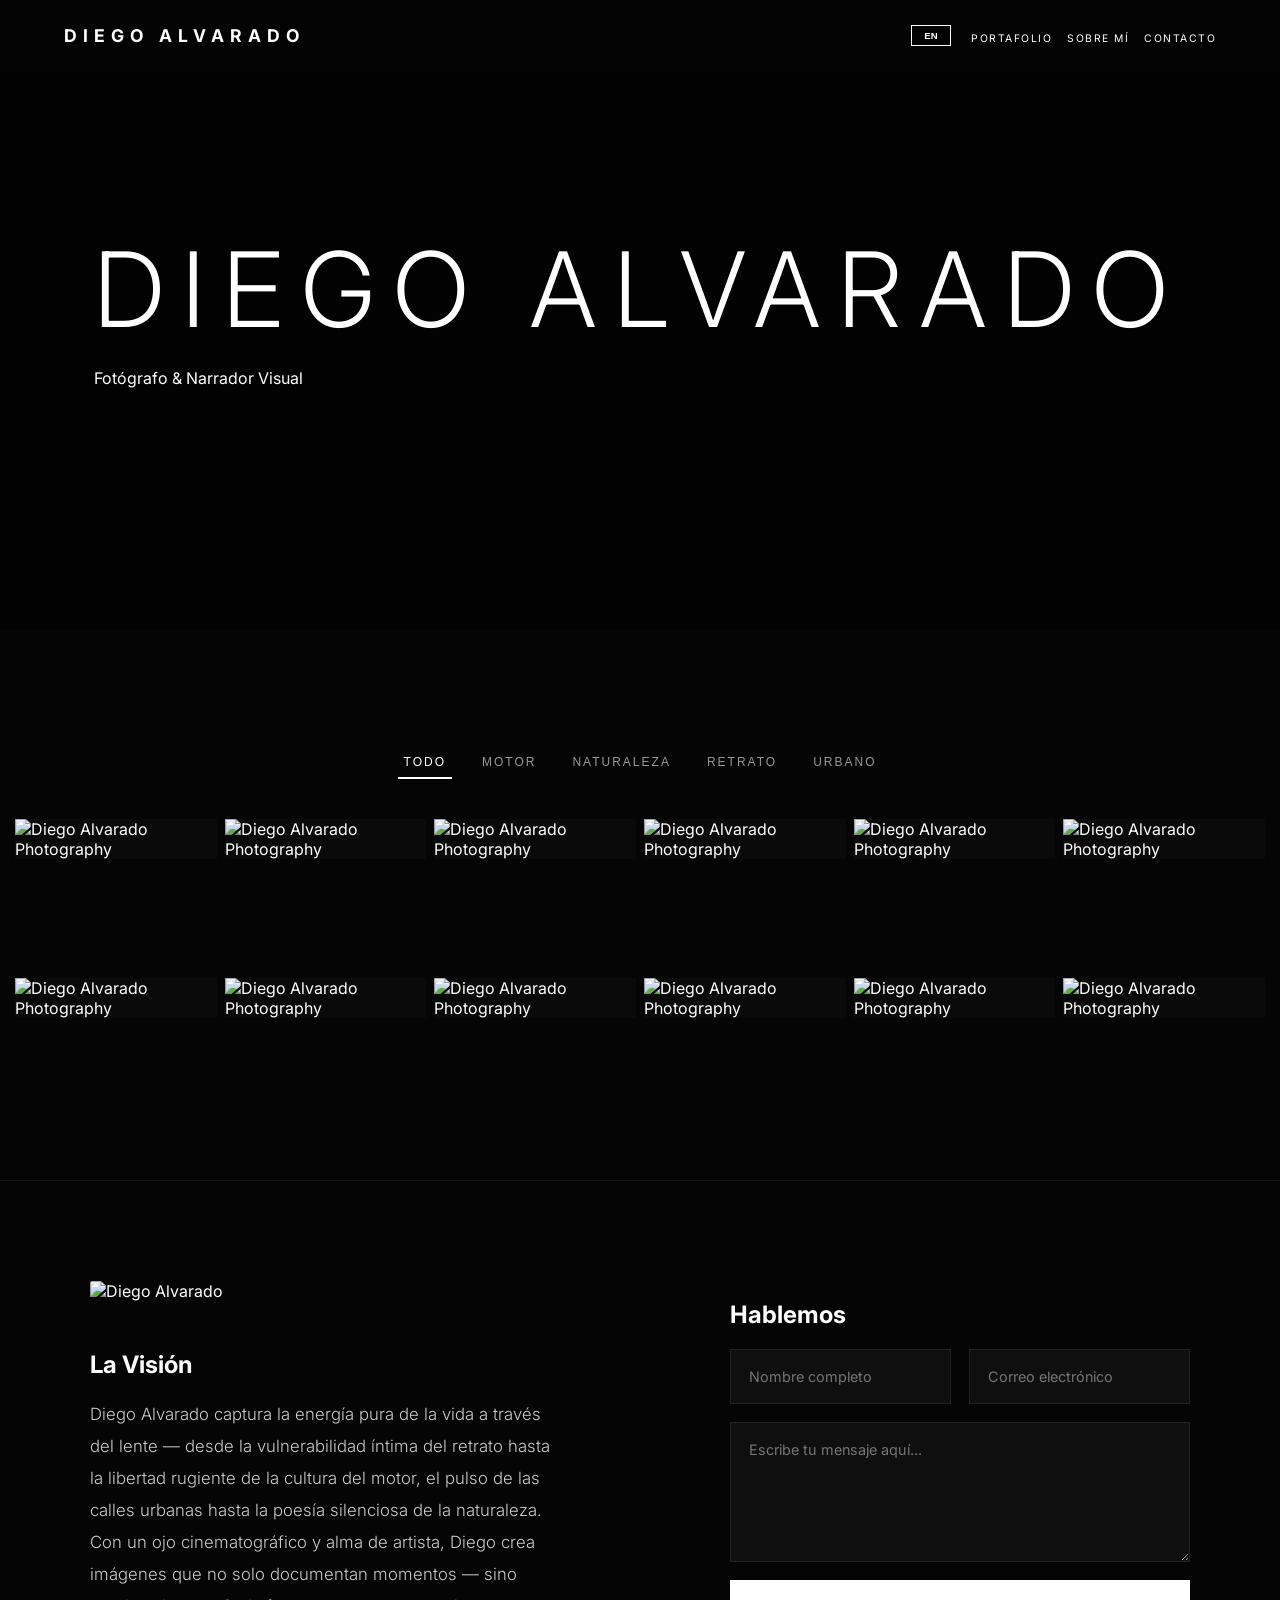
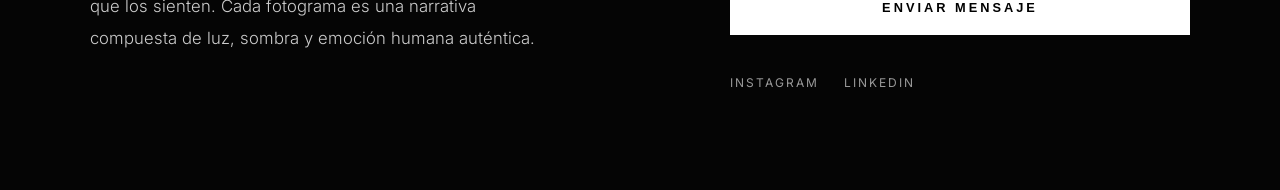
==== index.html @ 1abca798 "Add files via upload" ====
<!DOCTYPE html>
<html lang="es">
<head>
    <meta charset="UTF-8">
    <meta name="viewport" content="width=device-width, initial-scale=1.0">
    <title>Diego Alvarado | Storyteller Visual</title>
    <link rel="stylesheet" href="style.css">
    <link href="https://fonts.googleapis.com/css2?family=Inter:wght@300;400;700&display=swap" rel="stylesheet">
</head>
<body>

    <nav>
        <div class="logo">DIEGO ALVARADO</div>
        <div class="nav-right">
            <ul>
                <li><a href="#portafolio" data-es="Portafolio" data-en="Portfolio">Portafolio</a></li>
                <li><a href="#contacto" data-es="Sobre mí" data-en="About me">Sobre mí</a></li>
                <li><a href="#contacto" data-es="Contacto" data-en="Contact">Contacto</a></li>
            </ul>
            <button id="lang-switch">EN</button>
        </div>
    </nav>

    <header class="hero">
        <div class="hero-content">
            <h1>Diego Alvarado</h1>
            <p id="hero-subtitle" data-es="Fotógrafo & Narrador Visual" data-en="Photographer & Visual Storyteller">Fotógrafo & Narrador Visual</p>
        </div>
    </header>

    <section id="portafolio">
        <div class="filter-container" id="filter-container">
            <!-- Los botones se generan automáticamente aquí -->
        </div>

        <div class="gallery-grid" id="main-gallery">
            </div>
    </section>

    <section id="contacto" class="split-container">
        <div class="about-section">
            <div class="profile-frame">
                <img src="fotografias/perfil-diego.jpg" alt="Diego Alvarado" class="profile-pic">
            </div>
            <div class="bio-content">
                <h2 data-es="La Visión" data-en="The Vision">La Visión</h2>
                <p id="bio-text"></p>
            </div>
        </div>

        <div class="form-section">
            <h2 data-es="Hablemos" data-en="Let's Talk">Hablemos</h2>
            <form action="https://formspree.io/f/diego.alvaradorq@gmail.com" method="POST" class="contact-form">
                <div class="input-group">
                    <input type="text" id="form-name" name="name" data-es-placeholder="Nombre completo" data-en-placeholder="Full Name" placeholder="Nombre completo" required>
                    <input type="email" id="form-email" name="email" data-es-placeholder="Correo electrónico" data-en-placeholder="Email Address" placeholder="Correo electrónico" required>
                </div>
                <textarea id="form-msg" name="message" data-es-placeholder="Escribe tu mensaje aquí..." data-en-placeholder="Write your message here..." placeholder="Escribe tu mensaje aquí..." rows="6" required></textarea>
                <button type="submit" id="form-submit" class="submit-btn" data-es="Enviar Mensaje" data-en="Send Message">Enviar Mensaje</button>
            </form>
            <div class="social-footer">
                <a href="LINK_AQUI" target="_blank">INSTAGRAM</a>
                <a href="LINK_AQUI" target="_blank">LINKEDIN</a>
            </div>
        </div>
    </section>

    <div id="image-viewer" class="modal">
        <span class="close-modal" onclick="closeViewer()">&times;</span>
        <div class="modal-slideshow-container" id="slideshow-content">
            <a class="prev" onclick="plusSlides(-1)">&#10094;</a>
            <a class="next" onclick="plusSlides(1)">&#10095;</a>
        </div>
    </div>

    <script src="inventario-auto.js"></script>
    <script src="script.js"></script>
</body>
</html>
---- style.css ----
:root {
    --black: #050505;
    --white: #ffffff;
    --dark-gray: #151515;
    --soft-gray: #999;
}

* { box-sizing: border-box; transition: all 0.3s cubic-bezier(0.25, 0.46, 0.45, 0.94); }

body {
    margin: 0;
    font-family: 'Inter', sans-serif;
    background-color: var(--black);
    color: var(--white);
    scroll-behavior: smooth;
    overflow-x: hidden;
}

/* Navegación */
nav {
    display: flex;
    justify-content: space-between;
    align-items: center;
    padding: 25px 5%;
    position: fixed;
    width: 100%;
    z-index: 1000;
    background: rgba(5, 5, 5, 0.85);
    backdrop-filter: blur(15px);
}

.logo { font-weight: 700; letter-spacing: 6px; font-size: 1.1rem; }
.nav-right { display: flex; align-items: center; gap: 20px; }
nav ul { display: flex; list-style: none; padding: 0; margin: 0; gap: 15px; order: 2; }
nav ul li { margin-left: 0; }
nav a { color: var(--white); text-decoration: none; font-size: 0.65rem; text-transform: uppercase; letter-spacing: 1.5px; }

#lang-switch {
    background: transparent; border: 1px solid var(--white); color: white;
    padding: 4px 10px; cursor: pointer; font-size: 0.6rem; font-weight: bold; width: 40px;
    order: 1;
}

/* Hero Section */
.hero {
    height: 70vh;
    background: linear-gradient(rgba(0,0,0,0.5), rgba(0,0,0,0.5)), url('fotografias/fondo-hero.png');
    background-size: cover;
    background-position: center 30%;
    display: flex;
    align-items: center;
    justify-content: center;
}

.hero h1 { font-size: clamp(2.5rem, 9vw, 6.5rem); text-transform: uppercase; letter-spacing: 18px; margin: 0; font-weight: 300; }

/* Portafolio: Ajustado para cuadrícula densa y pequeña */
.filter-container { text-align: center; padding: 120px 0 40px; position: sticky; top: 70px; background: var(--black); z-index: 100; }
.filter-btn {
    background: none; border: none; color: var(--soft-gray);
    margin: 0 12px; cursor: pointer; text-transform: uppercase;
    font-size: 0.75rem; letter-spacing: 2px; padding-bottom: 8px;
}
.filter-btn.active { color: var(--white); border-bottom: 2px solid var(--white); }

.gallery-grid {
    display: grid;
    grid-template-columns: repeat(6, 1fr);
    gap: 8px; padding: 0 15px 50px 15px;
}

.gallery-item { 
    aspect-ratio: 4/3;
    display: none; overflow: hidden; position: relative; 
}
.gallery-item.show { display: block; animation: reveal 0.8s ease forwards; }
.gallery-item img { 
    width: 100%; height: 100%; 
    object-fit: contain;
    background-color: #0a0a0a;
    cursor: pointer; filter: grayscale(20%); 
}
.gallery-item img:hover { filter: grayscale(0%); transform: scale(1.04); }

@keyframes reveal { from { opacity: 0; transform: translateY(20px); } to { opacity: 1; transform: translateY(0); } }

/* Sección Dividida */
.split-container { display: flex; flex-wrap: wrap; border-top: 1px solid var(--dark-gray); }
.about-section, .form-section { flex: 1; min-width: 350px; padding: 100px 7%; }

.profile-pic { width: 100%; max-width: 400px; border-radius: 2px; margin-bottom: 30px; }
.bio-content p { color: #ccc; line-height: 1.9; font-size: 1.05rem; font-weight: 300; }

.contact-form { display: flex; flex-direction: column; gap: 18px; }
.input-group { display: flex; gap: 18px; flex-wrap: wrap; }
.input-group input { flex: 1; min-width: 200px; }
input, textarea { background: #0f0f0f; border: 1px solid #222; padding: 18px; color: white; font-family: inherit; font-size: 0.9rem; }
input:focus, textarea:focus { outline: none; border-color: var(--soft-gray); }

.submit-btn {
    background: white; color: black; border: none; padding: 20px;
    font-weight: 700; text-transform: uppercase; cursor: pointer; letter-spacing: 3px; font-size: 0.8rem;
}
.submit-btn:hover { background: #ddd; }

/* Modal del Carrusel */
.modal {
    display: none; position: fixed; z-index: 2000; top: 0; left: 0;
    width: 100%; height: 100%; background: rgba(0,0,0,0.97);
    justify-content: center; align-items: center;
}

.modal-slideshow-container {
    max-width: 90%;
    max-height: 90%;
    position: relative;
    margin: auto;
    display: flex;
    justify-content: center;
    align-items: center;
    padding: 0 80px;
}

.mySlides {
    display: none;
    text-align: center;
}

.mySlides img {
    max-width: 100%;
    max-height: 90vh;
    object-fit: contain;
}

.close-modal { position: absolute; top: 15px; right: 30px; font-size: 45px; cursor: pointer; color: white; z-index: 2100; }

/* Botones de navegación del carrusel */
.prev, .next {
    cursor: pointer;
    position: fixed;
    top: 50%;
    width: auto;
    padding: 16px 20px;
    margin-top: -25px;
    color: white;
    font-weight: bold;
    font-size: 28px;
    transition: 0.6s ease;
    border-radius: 0;
    user-select: none;
    background-color: rgba(0,0,0,0.6);
    border: none;
    z-index: 2050;
}

.prev { left: 0; }
.next { right: 0; }

.prev:hover, .next:hover { background-color: rgba(0,0,0,0.8); }

.social-footer { margin-top: 40px; display: flex; gap: 25px; }
.social-footer a { color: var(--soft-gray); text-decoration: none; font-size: 0.75rem; letter-spacing: 2px; }
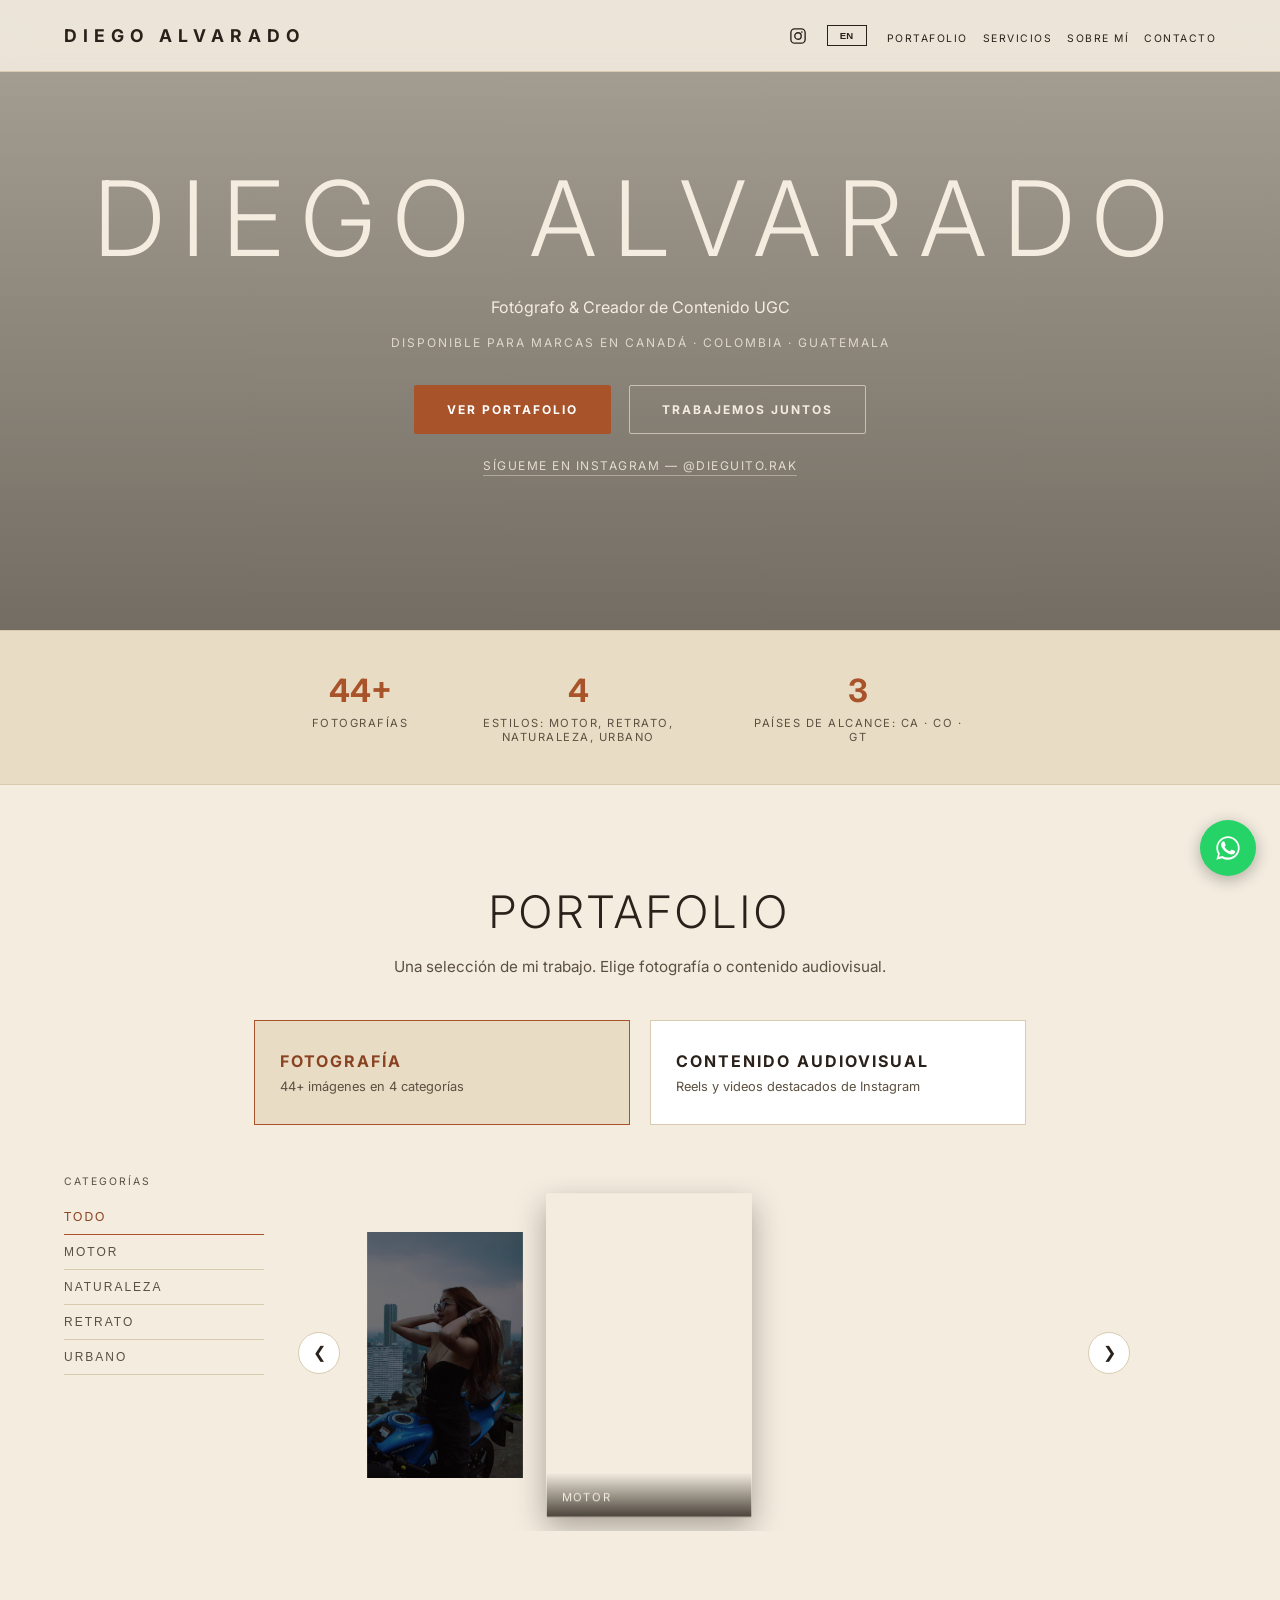
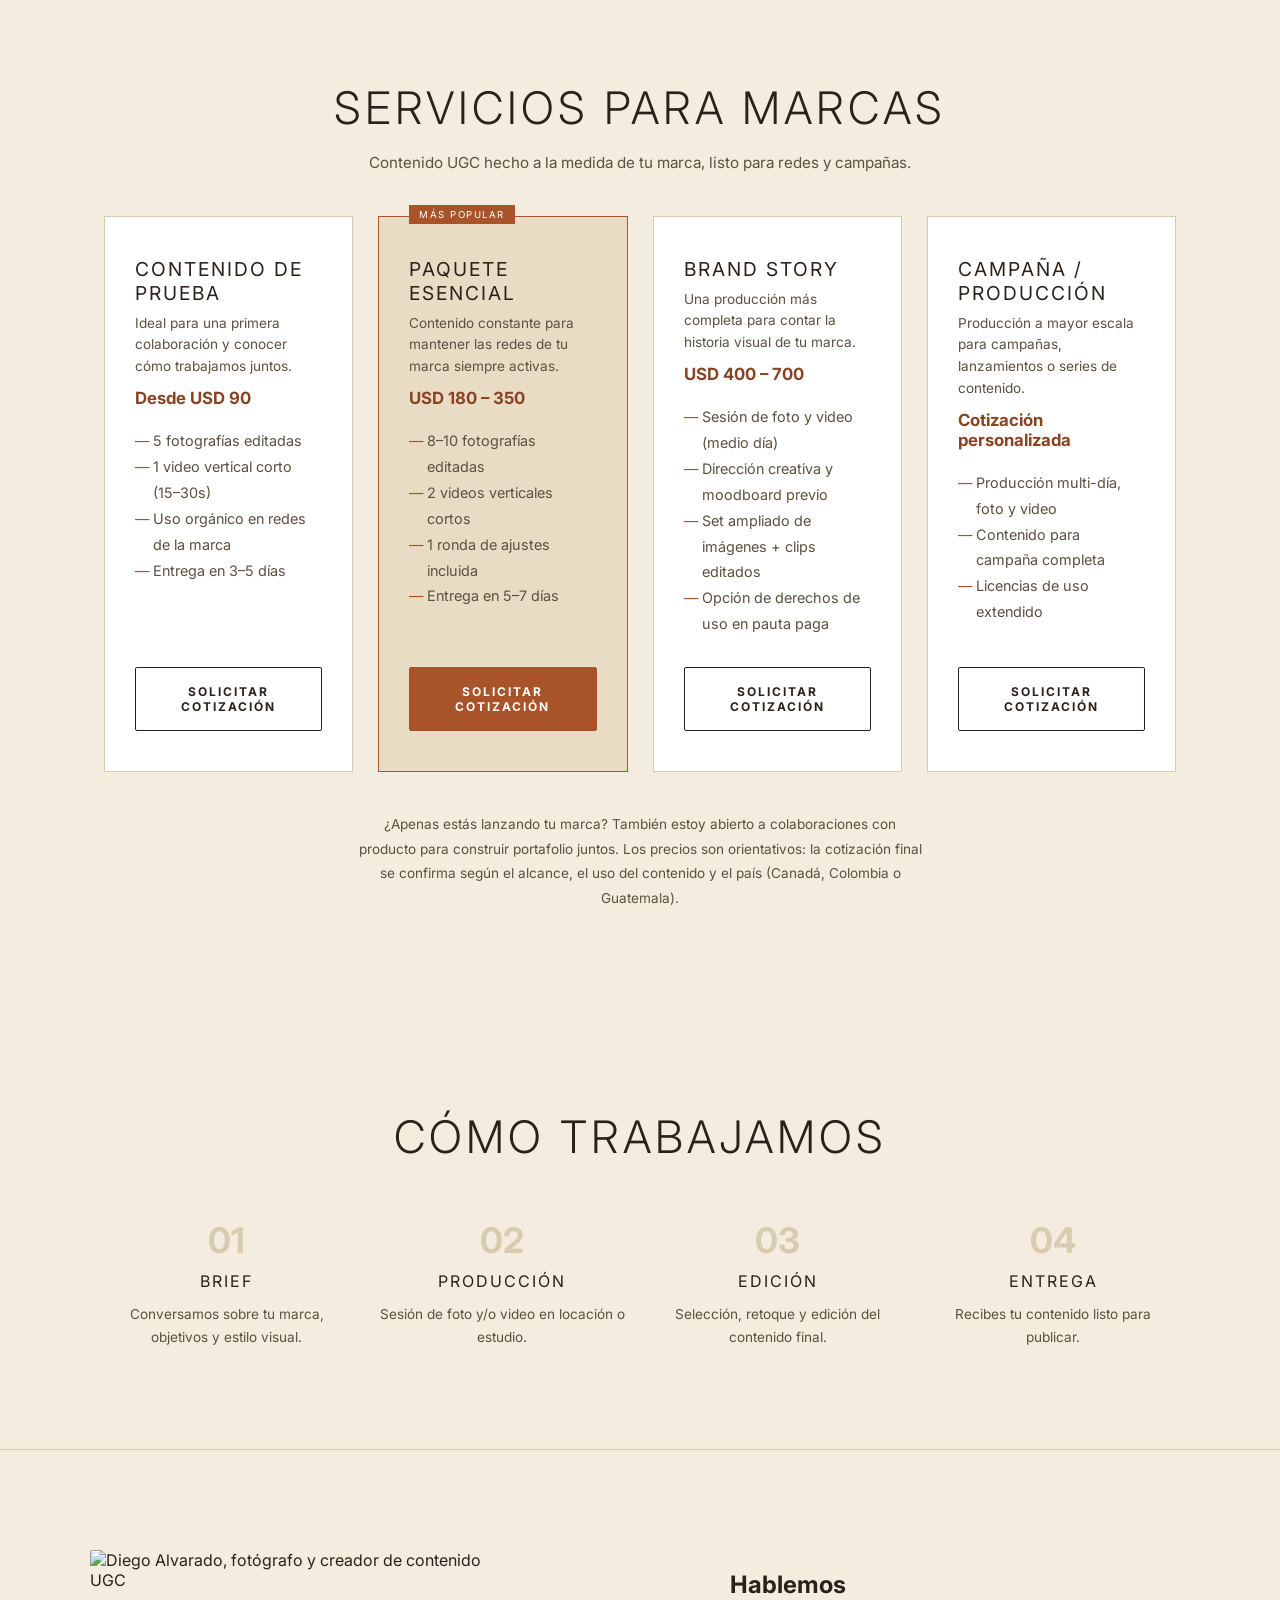
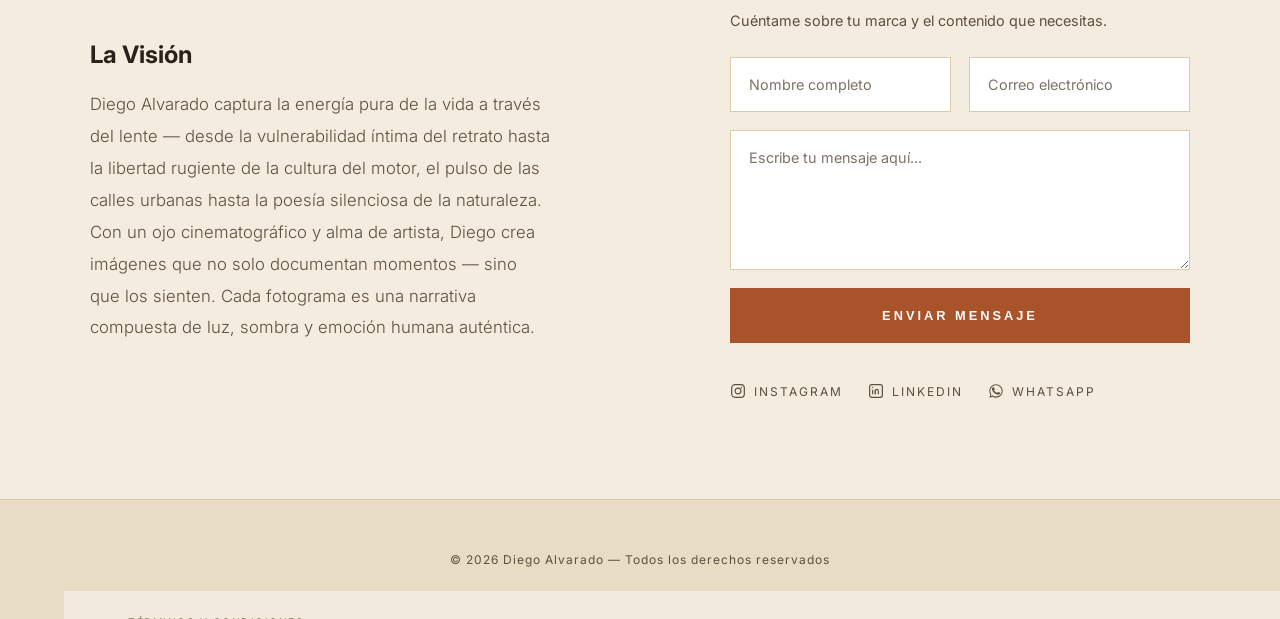
==== commit 4d732f9e: "actualizacion 2.0 corrección de errores" ====
--- a/index.html
+++ b/index.html
@@ -1,79 +1,260 @@
-<!DOCTYPE html>
-<html lang="es">
-<head>
-    <meta charset="UTF-8">
-    <meta name="viewport" content="width=device-width, initial-scale=1.0">
-    <title>Diego Alvarado | Storyteller Visual</title>
-    <link rel="stylesheet" href="style.css">
-    <link href="https://fonts.googleapis.com/css2?family=Inter:wght@300;400;700&display=swap" rel="stylesheet">
-</head>
-<body>
-
-    <nav>
-        <div class="logo">DIEGO ALVARADO</div>
-        <div class="nav-right">
-            <ul>
-                <li><a href="#portafolio" data-es="Portafolio" data-en="Portfolio">Portafolio</a></li>
-                <li><a href="#contacto" data-es="Sobre mí" data-en="About me">Sobre mí</a></li>
-                <li><a href="#contacto" data-es="Contacto" data-en="Contact">Contacto</a></li>
-            </ul>
-            <button id="lang-switch">EN</button>
-        </div>
-    </nav>
-
-    <header class="hero">
-        <div class="hero-content">
-            <h1>Diego Alvarado</h1>
-            <p id="hero-subtitle" data-es="Fotógrafo & Narrador Visual" data-en="Photographer & Visual Storyteller">Fotógrafo & Narrador Visual</p>
-        </div>
-    </header>
-
-    <section id="portafolio">
-        <div class="filter-container" id="filter-container">
-            <!-- Los botones se generan automáticamente aquí -->
-        </div>
-
-        <div class="gallery-grid" id="main-gallery">
-            </div>
-    </section>
-
-    <section id="contacto" class="split-container">
-        <div class="about-section">
-            <div class="profile-frame">
-                <img src="fotografias/perfil-diego.jpg" alt="Diego Alvarado" class="profile-pic">
-            </div>
-            <div class="bio-content">
-                <h2 data-es="La Visión" data-en="The Vision">La Visión</h2>
-                <p id="bio-text"></p>
-            </div>
-        </div>
-
-        <div class="form-section">
-            <h2 data-es="Hablemos" data-en="Let's Talk">Hablemos</h2>
-            <form action="https://formspree.io/f/diego.alvaradorq@gmail.com" method="POST" class="contact-form">
-                <div class="input-group">
-                    <input type="text" id="form-name" name="name" data-es-placeholder="Nombre completo" data-en-placeholder="Full Name" placeholder="Nombre completo" required>
-                    <input type="email" id="form-email" name="email" data-es-placeholder="Correo electrónico" data-en-placeholder="Email Address" placeholder="Correo electrónico" required>
-                </div>
-                <textarea id="form-msg" name="message" data-es-placeholder="Escribe tu mensaje aquí..." data-en-placeholder="Write your message here..." placeholder="Escribe tu mensaje aquí..." rows="6" required></textarea>
-                <button type="submit" id="form-submit" class="submit-btn" data-es="Enviar Mensaje" data-en="Send Message">Enviar Mensaje</button>
-            </form>
-            <div class="social-footer">
-                <a href="LINK_AQUI" target="_blank">INSTAGRAM</a>
-                <a href="LINK_AQUI" target="_blank">LINKEDIN</a>
-            </div>
-        </div>
-    </section>
-
-    <div id="image-viewer" class="modal">
-        <span class="close-modal" onclick="closeViewer()">&times;</span>
-        <div class="modal-slideshow-container" id="slideshow-content">
-            <a class="prev" onclick="plusSlides(-1)">&#10094;</a>
-            <a class="next" onclick="plusSlides(1)">&#10095;</a>
-        </div>
-    </div>
-
-    <script src="inventario-auto.js"></script>
-    <script src="script.js"></script>
-</body>
-</html>+<!DOCTYPE html>
+<html lang="es">
+<head>
+    <meta charset="UTF-8">
+    <meta name="viewport" content="width=device-width, initial-scale=1.0">
+    <title>Diego Alvarado | Fotógrafo & Creador de Contenido UGC</title>
+    <meta name="description" content="Diego Alvarado — Fotógrafo y creador de contenido UGC disponible para colaborar con marcas en Canadá, Colombia y Guatemala. Portafolio de retrato, moda urbana, motor y naturaleza.">
+    <meta property="og:title" content="Diego Alvarado | Fotógrafo & Creador de Contenido UGC">
+    <meta property="og:description" content="Contenido visual y UGC para marcas en Canadá, Colombia y Guatemala.">
+    <meta property="og:type" content="website">
+    <meta property="og:image" content="fotografias/fondo-hero.png">
+    <link rel="icon" href="fotografias/perfil-diego.jpg">
+    <link rel="stylesheet" href="style.css">
+    <link href="https://fonts.googleapis.com/css2?family=Inter:wght@300;400;700&display=swap" rel="stylesheet">
+</head>
+<body>
+
+    <nav>
+        <div class="logo">DIEGO ALVARADO</div>
+        <button id="nav-toggle" class="nav-toggle" aria-label="Abrir menú" aria-expanded="false">☰</button>
+        <div class="nav-right" id="nav-right">
+            <ul>
+                <li><a href="#portafolio" data-es="Portafolio" data-en="Portfolio">Portafolio</a></li>
+                <li><a href="#servicios" data-es="Servicios" data-en="Services">Servicios</a></li>
+                <li><a href="#sobre-mi" data-es="Sobre mí" data-en="About me">Sobre mí</a></li>
+                <li><a href="#contacto" data-es="Contacto" data-en="Contact">Contacto</a></li>
+            </ul>
+            <a class="nav-social" href="https://www.instagram.com/dieguito.rak/" target="_blank" rel="noopener" aria-label="Instagram de Diego Alvarado">
+                <svg viewBox="0 0 24 24" fill="none" stroke="currentColor" stroke-width="1.8" aria-hidden="true"><rect x="2.5" y="2.5" width="19" height="19" rx="5"/><circle cx="12" cy="12" r="4.3"/><circle cx="17.2" cy="6.8" r="1.1" fill="currentColor" stroke="none"/></svg>
+            </a>
+            <button id="lang-switch">EN</button>
+        </div>
+    </nav>
+    <div id="nav-backdrop" class="nav-backdrop"></div>
+
+    <header class="hero">
+        <div class="hero-content">
+            <h1>Diego Alvarado</h1>
+            <p id="hero-subtitle" data-es="Fotógrafo & Creador de Contenido UGC" data-en="Photographer & UGC Content Creator">Fotógrafo & Creador de Contenido UGC</p>
+            <p class="hero-reach" data-es="Disponible para marcas en Canadá · Colombia · Guatemala" data-en="Available for brands in Canada · Colombia · Guatemala">Disponible para marcas en Canadá · Colombia · Guatemala</p>
+            <div class="hero-ctas">
+                <a href="#portafolio" class="btn btn-primary" data-es="Ver Portafolio" data-en="View Portfolio">Ver Portafolio</a>
+                <a href="#contacto" class="btn btn-ghost-light" data-es="Trabajemos juntos" data-en="Let's work together">Trabajemos juntos</a>
+            </div>
+            <a href="https://www.instagram.com/dieguito.rak/" target="_blank" rel="noopener" class="hero-instagram" data-es="Sígueme en Instagram — @dieguito.rak" data-en="Follow me on Instagram — @dieguito.rak">Sígueme en Instagram — @dieguito.rak</a>
+        </div>
+    </header>
+
+    <section class="stats-bar" aria-label="Datos rápidos">
+        <div class="stat">
+            <span class="stat-number">44+</span>
+            <span class="stat-label" data-es="Fotografías" data-en="Photographs">Fotografías</span>
+        </div>
+        <div class="stat">
+            <span class="stat-number">4</span>
+            <span class="stat-label" data-es="Estilos: Motor, Retrato, Naturaleza, Urbano" data-en="Styles: Motor, Portrait, Nature, Urban">Estilos: Motor, Retrato, Naturaleza, Urbano</span>
+        </div>
+        <div class="stat">
+            <span class="stat-number">3</span>
+            <span class="stat-label" data-es="Países de alcance: CA · CO · GT" data-en="Countries reached: CA · CO · GT">Países de alcance: CA · CO · GT</span>
+        </div>
+    </section>
+
+    <section id="portafolio">
+        <div class="section-heading">
+            <h2 data-es="Portafolio" data-en="Portfolio">Portafolio</h2>
+            <p data-es="Una selección de mi trabajo. Elige fotografía o contenido audiovisual." data-en="A selection of my work. Choose photography or video content.">Una selección de mi trabajo. Elige fotografía o contenido audiovisual.</p>
+        </div>
+
+        <div class="content-type-selector">
+            <button type="button" class="type-card active" id="selector-fotos" onclick="seleccionarTipoContenido('fotos')">
+                <span class="type-card-label" data-es="Fotografía" data-en="Photography">Fotografía</span>
+                <span class="type-card-sub" data-es="44+ imágenes en 4 categorías" data-en="44+ images across 4 categories">44+ imágenes en 4 categorías</span>
+            </button>
+            <button type="button" class="type-card" id="selector-videos" onclick="seleccionarTipoContenido('videos')">
+                <span class="type-card-label" data-es="Contenido Audiovisual" data-en="Video Content">Contenido Audiovisual</span>
+                <span class="type-card-sub" data-es="Reels y videos destacados de Instagram" data-en="Featured Instagram reels & videos">Reels y videos destacados de Instagram</span>
+            </button>
+        </div>
+
+        <div id="fotografia-panel" class="content-panel show">
+            <div class="portfolio-layout">
+                <aside class="filter-sidebar">
+                    <span class="filter-sidebar-title" data-es="Categorías" data-en="Categories">Categorías</span>
+                    <div id="filter-container">
+                        <!-- Los botones se generan automáticamente aquí -->
+                    </div>
+                </aside>
+                <div class="carousel-wrap">
+                    <div class="carousel-viewport">
+                        <div class="carousel-track" id="main-gallery"></div>
+                    </div>
+                    <button type="button" class="carousel-nav carousel-prev" id="carousel-prev" aria-label="Foto anterior">&#10094;</button>
+                    <button type="button" class="carousel-nav carousel-next" id="carousel-next" aria-label="Foto siguiente">&#10095;</button>
+                </div>
+            </div>
+        </div>
+
+        <div id="video-panel" class="content-panel">
+            <div class="video-grid" id="video-grid">
+                <!-- Los embeds de Instagram se generan aquí -->
+            </div>
+        </div>
+    </section>
+
+    <section id="servicios">
+        <div class="section-heading">
+            <h2 data-es="Servicios para Marcas" data-en="Services for Brands">Servicios para Marcas</h2>
+            <p data-es="Contenido UGC hecho a la medida de tu marca, listo para redes y campañas." data-en="UGC content tailored to your brand, ready for social and campaigns.">Contenido UGC hecho a la medida de tu marca, listo para redes y campañas.</p>
+        </div>
+        <div class="service-grid">
+            <article class="service-card">
+                <h3 data-es="Contenido de Prueba" data-en="Trial Content">Contenido de Prueba</h3>
+                <p class="service-desc" data-es="Ideal para una primera colaboración y conocer cómo trabajamos juntos." data-en="Ideal for a first collaboration and to see how we work together.">Ideal para una primera colaboración y conocer cómo trabajamos juntos.</p>
+                <p class="price-range" data-es="Desde USD 90" data-en="From USD 90">Desde USD 90</p>
+                <ul>
+                    <li data-es="5 fotografías editadas" data-en="5 edited photos">5 fotografías editadas</li>
+                    <li data-es="1 video vertical corto (15–30s)" data-en="1 short vertical video (15–30s)">1 video vertical corto (15–30s)</li>
+                    <li data-es="Uso orgánico en redes de la marca" data-en="Organic usage on brand social media">Uso orgánico en redes de la marca</li>
+                    <li data-es="Entrega en 3–5 días" data-en="Delivered in 3–5 days">Entrega en 3–5 días</li>
+                </ul>
+                <a href="#contacto" class="btn btn-ghost" data-es="Solicitar cotización" data-en="Request a quote">Solicitar cotización</a>
+            </article>
+
+            <article class="service-card featured">
+                <span class="badge-featured" data-es="Más popular" data-en="Most popular">Más popular</span>
+                <h3 data-es="Paquete Esencial" data-en="Essential Bundle">Paquete Esencial</h3>
+                <p class="service-desc" data-es="Contenido constante para mantener las redes de tu marca siempre activas." data-en="Steady content to keep your brand's social media active.">Contenido constante para mantener las redes de tu marca siempre activas.</p>
+                <p class="price-range" data-es="USD 180 – 350" data-en="USD 180 – 350">USD 180 – 350</p>
+                <ul>
+                    <li data-es="8–10 fotografías editadas" data-en="8–10 edited photos">8–10 fotografías editadas</li>
+                    <li data-es="2 videos verticales cortos" data-en="2 short vertical videos">2 videos verticales cortos</li>
+                    <li data-es="1 ronda de ajustes incluida" data-en="1 round of revisions included">1 ronda de ajustes incluida</li>
+                    <li data-es="Entrega en 5–7 días" data-en="Delivered in 5–7 days">Entrega en 5–7 días</li>
+                </ul>
+                <a href="#contacto" class="btn btn-primary" data-es="Solicitar cotización" data-en="Request a quote">Solicitar cotización</a>
+            </article>
+
+            <article class="service-card">
+                <h3 data-es="Brand Story" data-en="Brand Story">Brand Story</h3>
+                <p class="service-desc" data-es="Una producción más completa para contar la historia visual de tu marca." data-en="A fuller production to tell your brand's visual story.">Una producción más completa para contar la historia visual de tu marca.</p>
+                <p class="price-range" data-es="USD 400 – 700" data-en="USD 400 – 700">USD 400 – 700</p>
+                <ul>
+                    <li data-es="Sesión de foto y video (medio día)" data-en="Photo & video session (half day)">Sesión de foto y video (medio día)</li>
+                    <li data-es="Dirección creativa y moodboard previo" data-en="Creative direction and moodboard">Dirección creativa y moodboard previo</li>
+                    <li data-es="Set ampliado de imágenes + clips editados" data-en="Extended image set + edited clips">Set ampliado de imágenes + clips editados</li>
+                    <li data-es="Opción de derechos de uso en pauta paga" data-en="Optional paid ads usage rights">Opción de derechos de uso en pauta paga</li>
+                </ul>
+                <a href="#contacto" class="btn btn-ghost" data-es="Solicitar cotización" data-en="Request a quote">Solicitar cotización</a>
+            </article>
+
+            <article class="service-card">
+                <h3 data-es="Campaña / Producción" data-en="Campaign / Production">Campaña / Producción</h3>
+                <p class="service-desc" data-es="Producción a mayor escala para campañas, lanzamientos o series de contenido." data-en="Larger-scale production for campaigns, launches or content series.">Producción a mayor escala para campañas, lanzamientos o series de contenido.</p>
+                <p class="price-range" data-es="Cotización personalizada" data-en="Custom quote">Cotización personalizada</p>
+                <ul>
+                    <li data-es="Producción multi-día, foto y video" data-en="Multi-day production, photo & video">Producción multi-día, foto y video</li>
+                    <li data-es="Contenido para campaña completa" data-en="Content for a full campaign">Contenido para campaña completa</li>
+                    <li data-es="Licencias de uso extendido" data-en="Extended usage licensing">Licencias de uso extendido</li>
+                </ul>
+                <a href="#contacto" class="btn btn-ghost" data-es="Solicitar cotización" data-en="Request a quote">Solicitar cotización</a>
+            </article>
+        </div>
+        <p class="services-note" data-es="¿Apenas estás lanzando tu marca? También estoy abierto a colaboraciones con producto para construir portafolio juntos. Los precios son orientativos: la cotización final se confirma según el alcance, el uso del contenido y el país (Canadá, Colombia o Guatemala)." data-en="Just launching your brand? I'm also open to product-for-content collaborations to build portfolio together. Prices are indicative — the final quote is confirmed based on scope, content usage and country (Canada, Colombia or Guatemala).">¿Apenas estás lanzando tu marca? También estoy abierto a colaboraciones con producto para construir portafolio juntos. Los precios son orientativos: la cotización final se confirma según el alcance, el uso del contenido y el país (Canadá, Colombia o Guatemala).</p>
+    </section>
+
+    <section id="proceso">
+        <div class="section-heading">
+            <h2 data-es="Cómo Trabajamos" data-en="How We Work">Cómo Trabajamos</h2>
+        </div>
+        <div class="process-grid">
+            <div class="process-step">
+                <span class="step-number">01</span>
+                <h3 data-es="Brief" data-en="Brief">Brief</h3>
+                <p data-es="Conversamos sobre tu marca, objetivos y estilo visual." data-en="We talk about your brand, goals and visual style.">Conversamos sobre tu marca, objetivos y estilo visual.</p>
+            </div>
+            <div class="process-step">
+                <span class="step-number">02</span>
+                <h3 data-es="Producción" data-en="Production">Producción</h3>
+                <p data-es="Sesión de foto y/o video en locación o estudio." data-en="Photo and/or video session on location or in studio.">Sesión de foto y/o video en locación o estudio.</p>
+            </div>
+            <div class="process-step">
+                <span class="step-number">03</span>
+                <h3 data-es="Edición" data-en="Editing">Edición</h3>
+                <p data-es="Selección, retoque y edición del contenido final." data-en="Selection, retouching and final content editing.">Selección, retoque y edición del contenido final.</p>
+            </div>
+            <div class="process-step">
+                <span class="step-number">04</span>
+                <h3 data-es="Entrega" data-en="Delivery">Entrega</h3>
+                <p data-es="Recibes tu contenido listo para publicar." data-en="You receive your content ready to publish.">Recibes tu contenido listo para publicar.</p>
+            </div>
+        </div>
+    </section>
+
+    <section class="split-container">
+        <div class="about-section" id="sobre-mi">
+            <div class="profile-frame">
+                <img src="fotografias/perfil-diego.jpg" alt="Diego Alvarado, fotógrafo y creador de contenido UGC" class="profile-pic" loading="lazy" decoding="async">
+            </div>
+            <div class="bio-content">
+                <h2 data-es="La Visión" data-en="The Vision">La Visión</h2>
+                <p id="bio-text"></p>
+            </div>
+        </div>
+
+        <div class="form-section" id="contacto">
+            <h2 data-es="Hablemos" data-en="Let's Talk">Hablemos</h2>
+            <p class="form-intro" data-es="Cuéntame sobre tu marca y el contenido que necesitas." data-en="Tell me about your brand and the content you need.">Cuéntame sobre tu marca y el contenido que necesitas.</p>
+            <form id="contact-form" action="https://formspree.io/f/diego.alvaradorq@gmail.com" method="POST" class="contact-form">
+                <div class="input-group">
+                    <input type="text" id="form-name" name="name" data-es-placeholder="Nombre completo" data-en-placeholder="Full Name" placeholder="Nombre completo" required>
+                    <input type="email" id="form-email" name="email" data-es-placeholder="Correo electrónico" data-en-placeholder="Email Address" placeholder="Correo electrónico" required>
+                </div>
+                <textarea id="form-msg" name="message" data-es-placeholder="Escribe tu mensaje aquí..." data-en-placeholder="Write your message here..." placeholder="Escribe tu mensaje aquí..." rows="6" required></textarea>
+                <button type="submit" id="form-submit" class="submit-btn" data-es="Enviar Mensaje" data-en="Send Message">Enviar Mensaje</button>
+            </form>
+            <div id="form-success" class="form-success" hidden>
+                <p data-es="¡Gracias! Recibí tu mensaje y te respondo en menos de 24 horas." data-en="Thank you! I got your message and will reply within 24 hours.">¡Gracias! Recibí tu mensaje y te respondo en menos de 24 horas.</p>
+            </div>
+            <div class="social-footer">
+                <a href="https://www.instagram.com/dieguito.rak/" target="_blank" rel="noopener">
+                    <svg viewBox="0 0 24 24" fill="none" stroke="currentColor" stroke-width="1.8" aria-hidden="true"><rect x="2.5" y="2.5" width="19" height="19" rx="5"/><circle cx="12" cy="12" r="4.3"/><circle cx="17.2" cy="6.8" r="1.1" fill="currentColor" stroke="none"/></svg>
+                    INSTAGRAM
+                </a>
+                <a href="https://www.linkedin.com/in/diegoalvaradoni/" target="_blank" rel="noopener">
+                    <svg viewBox="0 0 24 24" fill="none" stroke="currentColor" stroke-width="1.8" aria-hidden="true"><rect x="2.5" y="2.5" width="19" height="19" rx="3"/><line x1="7" y1="10" x2="7" y2="17"/><circle cx="7" cy="6.7" r="0.9" fill="currentColor" stroke="none"/><path d="M11 17v-5c0-1.4 1-2.3 2.3-2.3S15.5 10.6 15.5 12v5"/><line x1="11" y1="10" x2="11" y2="17"/></svg>
+                    LINKEDIN
+                </a>
+                <a id="whatsapp-social-link" href="#" target="_blank" rel="noopener" hidden>
+                    <svg viewBox="0 0 24 24" fill="currentColor" aria-hidden="true"><path d="M17.5 14.4c-.3-.1-1.7-.8-2-.9-.3-.1-.5-.1-.7.1-.2.3-.8.9-.9 1.1-.2.2-.3.2-.6.1-.3-.1-1.3-.5-2.4-1.5-.9-.8-1.5-1.8-1.7-2.1-.2-.3 0-.5.1-.6.1-.1.3-.3.4-.5.1-.1.2-.3.3-.4.1-.2 0-.4 0-.5 0-.1-.7-1.6-.9-2.2-.2-.5-.5-.5-.7-.5h-.6c-.2 0-.5.1-.8.4-.3.3-1 1-1 2.4s1.1 2.8 1.2 3c.1.2 2.1 3.2 5.1 4.4.7.3 1.3.5 1.7.6.7.2 1.4.2 1.9.1.6-.1 1.7-.7 2-1.4.2-.7.2-1.2.1-1.4-.1-.1-.3-.2-.6-.3z"/><path d="M12 2C6.5 2 2 6.5 2 12c0 1.9.5 3.6 1.5 5.2L2 22l4.9-1.3C8.5 21.6 10.2 22 12 22c5.5 0 10-4.5 10-10S17.5 2 12 2zm0 18.2c-1.6 0-3.1-.4-4.5-1.2l-.3-.2-3 .8.8-2.9-.2-.3c-.9-1.4-1.3-3-1.3-4.6C3.5 7.4 7.4 3.5 12 3.5S20.5 7.4 20.5 12 16.6 20.2 12 20.2z"/></svg>
+                    WHATSAPP
+                </a>
+            </div>
+        </div>
+    </section>
+
+    <footer class="site-footer">
+        <p>&copy; <span id="year"></span> Diego Alvarado — <span data-es="Todos los derechos reservados" data-en="All rights reserved">Todos los derechos reservados</span></p>
+        <nav class="footer-links">
+            <a href="terminos.html" data-es="Términos y Condiciones" data-en="Terms &amp; Conditions">Términos y Condiciones</a>
+        </nav>
+    </footer>
+
+    <div id="image-viewer" class="modal">
+        <span class="close-modal" onclick="closeViewer()">&times;</span>
+        <div class="modal-slideshow-container" id="slideshow-content">
+            <a class="prev" onclick="plusSlides(-1)">&#10094;</a>
+            <a class="next" onclick="plusSlides(1)">&#10095;</a>
+        </div>
+    </div>
+
+    <a id="whatsapp-float" class="whatsapp-float" href="#" target="_blank" rel="noopener" aria-label="Escríbeme por WhatsApp" data-msg-es="Hola Diego, vi tu portafolio y me gustaría hablar sobre una colaboración." data-msg-en="Hi Diego, I saw your portfolio and would like to talk about a collaboration." hidden>
+        <svg viewBox="0 0 24 24" fill="currentColor" aria-hidden="true"><path d="M17.5 14.4c-.3-.1-1.7-.8-2-.9-.3-.1-.5-.1-.7.1-.2.3-.8.9-.9 1.1-.2.2-.3.2-.6.1-.3-.1-1.3-.5-2.4-1.5-.9-.8-1.5-1.8-1.7-2.1-.2-.3 0-.5.1-.6.1-.1.3-.3.4-.5.1-.1.2-.3.3-.4.1-.2 0-.4 0-.5 0-.1-.7-1.6-.9-2.2-.2-.5-.5-.5-.7-.5h-.6c-.2 0-.5.1-.8.4-.3.3-1 1-1 2.4s1.1 2.8 1.2 3c.1.2 2.1 3.2 5.1 4.4.7.3 1.3.5 1.7.6.7.2 1.4.2 1.9.1.6-.1 1.7-.7 2-1.4.2-.7.2-1.2.1-1.4-.1-.1-.3-.2-.6-.3z"/><path d="M12 2C6.5 2 2 6.5 2 12c0 1.9.5 3.6 1.5 5.2L2 22l4.9-1.3C8.5 21.6 10.2 22 12 22c5.5 0 10-4.5 10-10S17.5 2 12 2zm0 18.2c-1.6 0-3.1-.4-4.5-1.2l-.3-.2-3 .8.8-2.9-.2-.3c-.9-1.4-1.3-3-1.3-4.6C3.5 7.4 7.4 3.5 12 3.5S20.5 7.4 20.5 12 16.6 20.2 12 20.2z"/></svg>
+    </a>
+
+    <script src="inventario-auto.js"></script>
+    <script src="videos-instagram.js"></script>
+    <script src="script.js"></script>
+</body>
+</html>
--- a/style.css
+++ b/style.css
@@ -1,162 +1,1028 @@
-:root {
-    --black: #050505;
-    --white: #ffffff;
-    --dark-gray: #151515;
-    --soft-gray: #999;
-}
-
-* { box-sizing: border-box; transition: all 0.3s cubic-bezier(0.25, 0.46, 0.45, 0.94); }
-
-body {
-    margin: 0;
-    font-family: 'Inter', sans-serif;
-    background-color: var(--black);
-    color: var(--white);
-    scroll-behavior: smooth;
-    overflow-x: hidden;
-}
-
-/* Navegación */
-nav {
-    display: flex;
-    justify-content: space-between;
-    align-items: center;
-    padding: 25px 5%;
-    position: fixed;
-    width: 100%;
-    z-index: 1000;
-    background: rgba(5, 5, 5, 0.85);
-    backdrop-filter: blur(15px);
-}
-
-.logo { font-weight: 700; letter-spacing: 6px; font-size: 1.1rem; }
-.nav-right { display: flex; align-items: center; gap: 20px; }
-nav ul { display: flex; list-style: none; padding: 0; margin: 0; gap: 15px; order: 2; }
-nav ul li { margin-left: 0; }
-nav a { color: var(--white); text-decoration: none; font-size: 0.65rem; text-transform: uppercase; letter-spacing: 1.5px; }
-
-#lang-switch {
-    background: transparent; border: 1px solid var(--white); color: white;
-    padding: 4px 10px; cursor: pointer; font-size: 0.6rem; font-weight: bold; width: 40px;
-    order: 1;
-}
-
-/* Hero Section */
-.hero {
-    height: 70vh;
-    background: linear-gradient(rgba(0,0,0,0.5), rgba(0,0,0,0.5)), url('fotografias/fondo-hero.png');
-    background-size: cover;
-    background-position: center 30%;
-    display: flex;
-    align-items: center;
-    justify-content: center;
-}
-
-.hero h1 { font-size: clamp(2.5rem, 9vw, 6.5rem); text-transform: uppercase; letter-spacing: 18px; margin: 0; font-weight: 300; }
-
-/* Portafolio: Ajustado para cuadrícula densa y pequeña */
-.filter-container { text-align: center; padding: 120px 0 40px; position: sticky; top: 70px; background: var(--black); z-index: 100; }
-.filter-btn {
-    background: none; border: none; color: var(--soft-gray);
-    margin: 0 12px; cursor: pointer; text-transform: uppercase;
-    font-size: 0.75rem; letter-spacing: 2px; padding-bottom: 8px;
-}
-.filter-btn.active { color: var(--white); border-bottom: 2px solid var(--white); }
-
-.gallery-grid {
-    display: grid;
-    grid-template-columns: repeat(6, 1fr);
-    gap: 8px; padding: 0 15px 50px 15px;
-}
-
-.gallery-item { 
-    aspect-ratio: 4/3;
-    display: none; overflow: hidden; position: relative; 
-}
-.gallery-item.show { display: block; animation: reveal 0.8s ease forwards; }
-.gallery-item img { 
-    width: 100%; height: 100%; 
-    object-fit: contain;
-    background-color: #0a0a0a;
-    cursor: pointer; filter: grayscale(20%); 
-}
-.gallery-item img:hover { filter: grayscale(0%); transform: scale(1.04); }
-
-@keyframes reveal { from { opacity: 0; transform: translateY(20px); } to { opacity: 1; transform: translateY(0); } }
-
-/* Sección Dividida */
-.split-container { display: flex; flex-wrap: wrap; border-top: 1px solid var(--dark-gray); }
-.about-section, .form-section { flex: 1; min-width: 350px; padding: 100px 7%; }
-
-.profile-pic { width: 100%; max-width: 400px; border-radius: 2px; margin-bottom: 30px; }
-.bio-content p { color: #ccc; line-height: 1.9; font-size: 1.05rem; font-weight: 300; }
-
-.contact-form { display: flex; flex-direction: column; gap: 18px; }
-.input-group { display: flex; gap: 18px; flex-wrap: wrap; }
-.input-group input { flex: 1; min-width: 200px; }
-input, textarea { background: #0f0f0f; border: 1px solid #222; padding: 18px; color: white; font-family: inherit; font-size: 0.9rem; }
-input:focus, textarea:focus { outline: none; border-color: var(--soft-gray); }
-
-.submit-btn {
-    background: white; color: black; border: none; padding: 20px;
-    font-weight: 700; text-transform: uppercase; cursor: pointer; letter-spacing: 3px; font-size: 0.8rem;
-}
-.submit-btn:hover { background: #ddd; }
-
-/* Modal del Carrusel */
-.modal {
-    display: none; position: fixed; z-index: 2000; top: 0; left: 0;
-    width: 100%; height: 100%; background: rgba(0,0,0,0.97);
-    justify-content: center; align-items: center;
-}
-
-.modal-slideshow-container {
-    max-width: 90%;
-    max-height: 90%;
-    position: relative;
-    margin: auto;
-    display: flex;
-    justify-content: center;
-    align-items: center;
-    padding: 0 80px;
-}
-
-.mySlides {
-    display: none;
-    text-align: center;
-}
-
-.mySlides img {
-    max-width: 100%;
-    max-height: 90vh;
-    object-fit: contain;
-}
-
-.close-modal { position: absolute; top: 15px; right: 30px; font-size: 45px; cursor: pointer; color: white; z-index: 2100; }
-
-/* Botones de navegación del carrusel */
-.prev, .next {
-    cursor: pointer;
-    position: fixed;
-    top: 50%;
-    width: auto;
-    padding: 16px 20px;
-    margin-top: -25px;
-    color: white;
-    font-weight: bold;
-    font-size: 28px;
-    transition: 0.6s ease;
-    border-radius: 0;
-    user-select: none;
-    background-color: rgba(0,0,0,0.6);
-    border: none;
-    z-index: 2050;
-}
-
-.prev { left: 0; }
-.next { right: 0; }
-
-.prev:hover, .next:hover { background-color: rgba(0,0,0,0.8); }
-
-.social-footer { margin-top: 40px; display: flex; gap: 25px; }
-.social-footer a { color: var(--soft-gray); text-decoration: none; font-size: 0.75rem; letter-spacing: 2px; }+:root {
+    --bg: #F3ECDF;
+    --bg-alt: #E9DCC5;
+    --surface: #FFFFFF;
+    --ink: #2A211A;
+    --ink-soft: #5C5040;
+    --accent: #A8532A;
+    --accent-dark: #8A4322;
+    --border: #D8CBB0;
+}
+
+* { box-sizing: border-box; }
+
+/* Transiciones puntuales (en vez de una regla global sobre TODO, que ralentizaba
+   el pintado en móviles y animaba propiedades que nunca cambian) */
+.nav-social, #lang-switch, .type-card, .type-card-label, .filter-btn,
+.btn, .btn-primary, .btn-ghost, .btn-ghost-light, .carousel-slide,
+.service-card, .whatsapp-float, .back-link, .footer-links a,
+.prev, .next, .submit-btn, nav a, .nav-right {
+    transition: background-color 0.25s ease, color 0.25s ease,
+        border-color 0.25s ease, transform 0.3s ease, opacity 0.4s ease,
+        filter 0.4s ease, box-shadow 0.25s ease;
+}
+
+body {
+    margin: 0;
+    font-family: 'Inter', sans-serif;
+    background-color: var(--bg);
+    color: var(--ink);
+    scroll-behavior: smooth;
+    overflow-x: hidden;
+}
+
+section[id], .about-section, .form-section { scroll-margin-top: 85px; }
+
+/* Navegación */
+nav {
+    display: flex;
+    justify-content: space-between;
+    align-items: center;
+    padding: 25px 5%;
+    position: fixed;
+    width: 100%;
+    z-index: 1000;
+    background: rgba(243, 236, 223, 0.9);
+    backdrop-filter: blur(15px);
+    border-bottom: 1px solid var(--border);
+}
+
+.logo { font-weight: 700; letter-spacing: 6px; font-size: 1.1rem; color: var(--ink); text-decoration: none; }
+.nav-right { display: flex; align-items: center; gap: 20px; }
+nav ul { display: flex; list-style: none; padding: 0; margin: 0; gap: 15px; order: 2; }
+nav ul li { margin-left: 0; }
+nav a { color: var(--ink); text-decoration: none; font-size: 0.65rem; text-transform: uppercase; letter-spacing: 1.5px; }
+nav ul a:hover { color: var(--accent); }
+
+.nav-toggle {
+    display: none;
+    background: transparent;
+    border: none;
+    color: var(--ink);
+    font-size: 1.5rem;
+    line-height: 1;
+    cursor: pointer;
+    padding: 4px 6px;
+}
+
+.nav-backdrop {
+    display: none;
+    position: fixed;
+    inset: 0;
+    background: rgba(31, 24, 16, 0.45);
+    z-index: 998;
+}
+.nav-backdrop.show { display: block; }
+
+.nav-social {
+    display: flex;
+    align-items: center;
+    justify-content: center;
+    color: var(--ink);
+    order: 1;
+}
+.nav-social svg { width: 18px; height: 18px; display: block; }
+.nav-social:hover { color: var(--accent); }
+
+#lang-switch {
+    background: transparent; border: 1px solid var(--ink); color: var(--ink);
+    padding: 4px 10px; cursor: pointer; font-size: 0.6rem; font-weight: bold; width: 40px;
+    order: 1;
+}
+#lang-switch:hover { border-color: var(--accent); color: var(--accent); }
+
+/* Hero Section */
+.hero {
+    height: 70vh;
+    background: linear-gradient(rgba(31,24,16,0.35), rgba(31,24,16,0.6)), url('fotografias/fondo-hero.png');
+    background-size: cover;
+    background-position: center 30%;
+    display: flex;
+    align-items: center;
+    justify-content: center;
+}
+
+.hero-content { color: var(--bg); text-align: center; }
+
+.hero h1 { font-size: clamp(2.5rem, 9vw, 6.5rem); text-transform: uppercase; letter-spacing: 18px; margin: 0; font-weight: 300; color: var(--bg); }
+
+.hero-reach {
+    color: rgba(243, 236, 223, 0.8);
+    text-transform: uppercase;
+    letter-spacing: 2px;
+    font-size: 0.75rem;
+    margin-top: 18px;
+}
+
+.hero-ctas { display: flex; gap: 18px; justify-content: center; margin-top: 35px; flex-wrap: wrap; }
+
+.hero-instagram {
+    display: inline-block;
+    margin-top: 24px;
+    color: rgba(243, 236, 223, 0.85);
+    text-decoration: none;
+    font-size: 0.75rem;
+    letter-spacing: 1.5px;
+    text-transform: uppercase;
+    border-bottom: 1px solid rgba(243, 236, 223, 0.4);
+    padding-bottom: 2px;
+}
+.hero-instagram:hover { color: var(--bg); border-color: var(--bg); }
+
+.btn {
+    display: inline-block;
+    text-decoration: none;
+    padding: 16px 32px;
+    text-transform: uppercase;
+    letter-spacing: 2px;
+    font-size: 0.75rem;
+    font-weight: 700;
+    cursor: pointer;
+    border-radius: 2px;
+}
+.btn-primary { background: var(--accent); color: #fff; border: 1px solid var(--accent); }
+.btn-primary:hover { background: var(--accent-dark); border-color: var(--accent-dark); }
+
+.btn-ghost { background: transparent; color: var(--ink); border: 1px solid var(--ink); }
+.btn-ghost:hover { border-color: var(--accent); color: var(--accent); }
+
+/* Variante para botones sobre fondos oscuros (ej. el hero) */
+.btn-ghost-light { background: transparent; color: var(--bg); border: 1px solid rgba(243, 236, 223, 0.6); }
+.btn-ghost-light:hover { border-color: var(--bg); background: rgba(243, 236, 223, 0.1); }
+
+/* Barra de datos rápidos */
+.stats-bar {
+    display: flex;
+    justify-content: center;
+    flex-wrap: wrap;
+    gap: 60px;
+    padding: 40px 5%;
+    background: var(--bg-alt);
+    border-top: 1px solid var(--border);
+    border-bottom: 1px solid var(--border);
+    text-align: center;
+}
+.stat { display: flex; flex-direction: column; gap: 6px; }
+.stat-number { font-size: 2rem; font-weight: 700; color: var(--accent); }
+.stat-label { color: var(--ink-soft); font-size: 0.7rem; text-transform: uppercase; letter-spacing: 1.5px; max-width: 220px; }
+
+/* Encabezados de sección reutilizables */
+.section-heading { text-align: center; padding: 100px 5% 40px; }
+.section-heading h2 { font-size: clamp(1.8rem, 4vw, 2.8rem); font-weight: 300; text-transform: uppercase; letter-spacing: 4px; margin: 0 0 15px; color: var(--ink); }
+.section-heading p { color: var(--ink-soft); font-size: 0.95rem; max-width: 560px; margin: 0 auto; line-height: 1.7; }
+
+/* Selector Fotografía / Contenido Audiovisual */
+.content-type-selector {
+    display: grid;
+    grid-template-columns: 1fr 1fr;
+    gap: 20px;
+    max-width: 900px;
+    margin: 0 auto 50px;
+    padding: 0 5%;
+}
+.type-card {
+    background: var(--surface);
+    border: 1px solid var(--border);
+    padding: 30px 25px;
+    cursor: pointer;
+    text-align: center;
+    display: flex;
+    flex-direction: column;
+    gap: 8px;
+    font-family: inherit;
+}
+.type-card-label { text-transform: uppercase; letter-spacing: 2px; font-size: 1rem; color: var(--ink); font-weight: 700; }
+.type-card-sub { color: var(--ink-soft); font-size: 0.8rem; }
+.type-card:hover { border-color: var(--accent); }
+.type-card.active { border-color: var(--accent); background: var(--bg-alt); }
+.type-card.active .type-card-label { color: var(--accent-dark); }
+
+.content-panel { display: none; }
+.content-panel.show { display: block; animation: reveal 0.5s ease; }
+
+/* Portafolio: Fotografía (sidebar + galería) */
+.portfolio-layout {
+    display: grid;
+    grid-template-columns: 200px 1fr;
+    gap: 40px;
+    padding: 0 5% 50px;
+    max-width: 1400px;
+    margin: 0 auto;
+    align-items: start;
+    min-width: 0;
+}
+
+.filter-sidebar {
+    display: flex;
+    flex-direction: column;
+    gap: 2px;
+    position: sticky;
+    top: 100px;
+}
+.filter-sidebar-title { color: var(--ink-soft); font-size: 0.65rem; text-transform: uppercase; letter-spacing: 2px; margin-bottom: 10px; }
+.filter-btn {
+    background: none; border: none; color: var(--ink-soft);
+    cursor: pointer; text-transform: uppercase;
+    font-size: 0.75rem; letter-spacing: 2px;
+    text-align: left; width: 100%;
+    padding: 10px 0; margin: 0;
+    border-bottom: 1px solid var(--border);
+}
+.filter-btn:hover { color: var(--ink); }
+.filter-btn.active { color: var(--accent-dark); border-bottom-color: var(--accent); }
+
+/* Carrusel de fotografías: ventana fija que muestra 4 fotos, donde la 2ª de
+   izquierda a derecha es siempre la resaltada. Avanza sola y también se puede
+   mover con las flechas o arrastrando (swipe).
+   IMPORTANTE: se mueve con transform (no con scroll nativo ni scrollIntoView),
+   así el movimiento del carrusel nunca afecta el scroll vertical de la página
+   — puedes estar leyendo otra sección mientras el carrusel avanza solo, sin
+   que te devuelva ahí. min-width: 0 en .carousel-wrap evita además un bug
+   clásico de CSS grid donde la columna "1fr" se estira para caber todo el
+   contenido y la página se vuelve gigante horizontalmente. */
+.carousel-wrap {
+    position: relative;
+    padding: 0 5%;
+    min-width: 0;
+    max-width: 820px;
+}
+
+.carousel-viewport {
+    overflow: hidden;
+    padding: 30px 0 26px;
+    min-width: 0;
+}
+
+.carousel-track {
+    display: flex;
+    gap: 14px;
+    transition: transform 0.6s ease;
+    will-change: transform;
+}
+
+.carousel-slide {
+    display: none;
+    flex: 0 0 auto;
+    width: clamp(150px, 20vw, 190px);
+    position: relative;
+    overflow: hidden;
+    cursor: pointer;
+    filter: brightness(0.45) saturate(0.75);
+    transform: scale(0.82);
+}
+.carousel-slide.show { display: block; }
+.carousel-slide.active {
+    filter: brightness(1) saturate(1);
+    transform: scale(1.08);
+    z-index: 2;
+    box-shadow: 0 10px 26px rgba(31,24,16,0.35);
+}
+.carousel-slide img {
+    width: 100%;
+    height: 300px;
+    object-fit: cover;
+    display: block;
+}
+.carousel-slide::after {
+    content: attr(data-cat-label);
+    position: absolute; left: 0; right: 0; bottom: 0;
+    padding: 16px 14px 12px;
+    background: linear-gradient(to top, rgba(31,24,16,0.8), transparent);
+    color: var(--bg);
+    font-size: 0.65rem; text-transform: uppercase; letter-spacing: 1.5px;
+    opacity: 0;
+    pointer-events: none;
+}
+.carousel-slide.active::after { opacity: 1; }
+
+.carousel-nav {
+    position: absolute;
+    top: 50%;
+    transform: translateY(-50%);
+    width: 42px; height: 42px;
+    border-radius: 50%;
+    border: 1px solid var(--border);
+    background: var(--surface);
+    color: var(--ink);
+    font-size: 16px;
+    cursor: pointer;
+    display: flex;
+    align-items: center;
+    justify-content: center;
+    z-index: 5;
+}
+.carousel-nav:hover { border-color: var(--accent); color: var(--accent); }
+.carousel-prev { left: -6px; }
+.carousel-next { right: -6px; }
+
+/* Portafolio: Video (embeds de Instagram) */
+.video-grid {
+    display: grid;
+    grid-template-columns: repeat(auto-fit, minmax(280px, 1fr));
+    gap: 25px;
+    padding: 0 5% 100px;
+    max-width: 1100px;
+    margin: 0 auto;
+    align-items: start;
+}
+.video-grid blockquote.instagram-media { margin: 0 auto !important; width: 100% !important; }
+
+.video-empty {
+    grid-column: 1 / -1;
+    text-align: center;
+    background: var(--bg-alt);
+    border: 1px dashed var(--border);
+    padding: 60px 30px;
+    color: var(--ink-soft);
+}
+.video-empty p { max-width: 420px; margin: 0 auto 20px; line-height: 1.7; }
+
+@keyframes reveal { from { opacity: 0; transform: translateY(20px); } to { opacity: 1; transform: translateY(0); } }
+
+/* Sección Dividida */
+.split-container { display: flex; flex-wrap: wrap; border-top: 1px solid var(--border); }
+.about-section, .form-section { flex: 1; min-width: 350px; padding: 100px 7%; }
+
+.profile-pic { width: 100%; max-width: 400px; border-radius: 2px; margin-bottom: 30px; }
+.bio-content h2 { color: var(--ink); }
+.bio-content p { color: var(--ink-soft); line-height: 1.9; font-size: 1.05rem; font-weight: 300; max-width: 540px; }
+
+.form-section h2 { color: var(--ink); }
+.contact-form { display: flex; flex-direction: column; gap: 18px; max-width: 480px; }
+.form-success { max-width: 480px; }
+.input-group { display: flex; gap: 18px; flex-wrap: wrap; }
+.input-group input { flex: 1; min-width: 200px; }
+input, textarea {
+    background: var(--surface); border: 1px solid var(--border); padding: 18px;
+    color: var(--ink); font-family: inherit; font-size: 0.9rem;
+}
+input::placeholder, textarea::placeholder { color: var(--ink-soft); opacity: 0.8; }
+input:focus, textarea:focus { outline: none; border-color: var(--accent); }
+
+.submit-btn {
+    background: var(--accent); color: #fff; border: none; padding: 20px;
+    font-weight: 700; text-transform: uppercase; cursor: pointer; letter-spacing: 3px; font-size: 0.8rem;
+}
+.submit-btn:hover { background: var(--accent-dark); }
+.submit-btn:disabled { opacity: 0.6; cursor: default; }
+
+.form-success {
+    background: var(--bg-alt);
+    border: 1px solid var(--accent);
+    padding: 40px 30px;
+    text-align: center;
+}
+.form-success p { color: var(--ink); font-size: 1rem; line-height: 1.7; margin: 0; }
+
+/* Botón flotante de WhatsApp */
+.whatsapp-float {
+    position: fixed;
+    bottom: 24px;
+    right: 24px;
+    width: 56px;
+    height: 56px;
+    background: #25D366;
+    border-radius: 50%;
+    display: flex;
+    align-items: center;
+    justify-content: center;
+    box-shadow: 0 4px 16px rgba(0,0,0,0.28);
+    z-index: 900;
+    color: #fff;
+}
+.whatsapp-float svg { width: 28px; height: 28px; }
+.whatsapp-float:hover { background: #1ebe57; transform: scale(1.06); }
+
+/* Modal del Carrusel (se mantiene oscuro para resaltar la fotografía) */
+.modal {
+    display: none; position: fixed; z-index: 2000; top: 0; left: 0;
+    width: 100%; height: 100%; background: rgba(20, 15, 10, 0.97);
+    justify-content: center; align-items: center;
+}
+
+.modal-slideshow-container {
+    max-width: 90%;
+    max-height: 90%;
+    position: relative;
+    margin: auto;
+    display: flex;
+    justify-content: center;
+    align-items: center;
+    padding: 0 80px;
+}
+
+.mySlides {
+    display: none;
+    text-align: center;
+}
+
+.mySlides img {
+    max-width: 100%;
+    max-height: 90vh;
+    object-fit: contain;
+}
+
+.close-modal { position: absolute; top: 15px; right: 30px; font-size: 45px; cursor: pointer; color: var(--bg); z-index: 2100; }
+
+/* Botones de navegación del carrusel */
+.prev, .next {
+    cursor: pointer;
+    position: fixed;
+    top: 50%;
+    width: auto;
+    padding: 16px 20px;
+    margin-top: -25px;
+    color: var(--bg);
+    font-weight: bold;
+    font-size: 28px;
+    transition: 0.6s ease;
+    border-radius: 0;
+    user-select: none;
+    background-color: rgba(31, 24, 16, 0.6);
+    border: none;
+    z-index: 2050;
+}
+
+.prev { left: 0; }
+.next { right: 0; }
+
+.prev:hover, .next:hover { background-color: rgba(31, 24, 16, 0.85); }
+
+.social-footer { margin-top: 40px; display: flex; gap: 25px; flex-wrap: wrap; }
+.social-footer a {
+    display: inline-flex; align-items: center; gap: 8px;
+    color: var(--ink-soft); text-decoration: none; font-size: 0.75rem; letter-spacing: 2px;
+}
+.social-footer a svg { width: 16px; height: 16px; }
+.social-footer a:hover { color: var(--accent); }
+.form-intro { color: var(--ink-soft); font-size: 0.9rem; margin: -10px 0 25px; line-height: 1.6; }
+
+/* Servicios */
+.service-grid {
+    display: grid;
+    grid-template-columns: repeat(auto-fit, minmax(240px, 1fr));
+    gap: 25px;
+    padding: 0 5% 40px;
+    max-width: 1200px;
+    margin: 0 auto;
+}
+.service-card {
+    border: 1px solid var(--border);
+    padding: 40px 30px;
+    display: flex;
+    flex-direction: column;
+    background: var(--surface);
+    position: relative;
+}
+.service-card.featured { border-color: var(--accent); background: var(--bg-alt); }
+.badge-featured {
+    position: absolute;
+    top: -12px;
+    left: 30px;
+    background: var(--accent);
+    color: #fff;
+    font-size: 0.6rem;
+    letter-spacing: 1.5px;
+    text-transform: uppercase;
+    padding: 4px 10px;
+}
+.service-card .price-range { color: var(--accent-dark); font-weight: 700; font-size: 1.05rem; margin: -8px 0 20px; }
+.service-card h3 { font-size: 1.2rem; font-weight: 400; text-transform: uppercase; letter-spacing: 2px; margin: 0 0 8px; color: var(--ink); }
+.service-card .service-desc { color: var(--ink-soft); font-size: 0.85rem; line-height: 1.6; margin: 0 0 18px; }
+.service-card ul { list-style: none; padding: 0; margin: 0 0 30px; flex-grow: 1; }
+.service-card li { color: var(--ink-soft); font-size: 0.9rem; line-height: 1.8; padding-left: 18px; position: relative; }
+.service-card li::before { content: '—'; position: absolute; left: 0; color: var(--accent); }
+.service-card .btn { text-align: center; }
+
+.services-note {
+    max-width: 700px;
+    margin: 0 auto;
+    padding: 0 5% 100px;
+    text-align: center;
+    color: var(--ink-soft);
+    font-size: 0.85rem;
+    line-height: 1.8;
+}
+.services-note strong { color: var(--ink); }
+
+/* Proceso */
+.process-grid {
+    display: grid;
+    grid-template-columns: repeat(4, 1fr);
+    gap: 30px;
+    padding: 0 5% 100px;
+    max-width: 1200px;
+    margin: 0 auto;
+}
+.process-step { text-align: center; }
+.step-number { display: block; font-size: 2.2rem; font-weight: 700; color: var(--border); margin-bottom: 10px; }
+.process-step h3 { font-size: 1rem; text-transform: uppercase; letter-spacing: 2px; font-weight: 400; margin: 0 0 12px; color: var(--ink); }
+.process-step p { color: var(--ink-soft); font-size: 0.85rem; line-height: 1.7; margin: 0; }
+
+/* Footer */
+.site-footer {
+    text-align: center;
+    padding: 40px 5%;
+    background: var(--bg-alt);
+    border-top: 1px solid var(--border);
+    color: var(--ink-soft);
+    font-size: 0.75rem;
+    letter-spacing: 1px;
+}
+.footer-links { margin-top: 12px; }
+.footer-links a { color: var(--ink-soft); text-decoration: underline; text-underline-offset: 3px; }
+.footer-links a:hover { color: var(--accent); }
+
+/* Página de Términos y Condiciones */
+.legal-header { padding: 150px 5% 40px; text-align: center; border-bottom: 1px solid var(--border); }
+.legal-header h1 { font-size: clamp(1.8rem, 4vw, 2.6rem); font-weight: 300; text-transform: uppercase; letter-spacing: 3px; margin: 0 0 12px; }
+.legal-header p { color: var(--ink-soft); font-size: 0.9rem; }
+
+.legal-content { max-width: 760px; margin: 0 auto; padding: 60px 6% 100px; }
+.legal-section { margin-bottom: 40px; }
+.legal-section h2 { font-size: 1.1rem; text-transform: uppercase; letter-spacing: 1.5px; font-weight: 700; color: var(--ink); margin: 0 0 12px; }
+.legal-section p { color: var(--ink-soft); line-height: 1.8; font-size: 0.95rem; margin: 0 0 10px; }
+.legal-section ul { margin: 0; padding-left: 20px; color: var(--ink-soft); line-height: 1.8; font-size: 0.95rem; }
+
+.legal-disclaimer {
+    background: var(--bg-alt);
+    border-left: 3px solid var(--accent);
+    padding: 20px 25px;
+    font-size: 0.85rem;
+    color: var(--ink-soft);
+    line-height: 1.7;
+    font-style: italic;
+    margin-top: 50px;
+}
+
+.back-link { display: inline-block; margin-bottom: 20px; color: var(--ink-soft); text-decoration: none; font-size: 0.8rem; letter-spacing: 1px; text-transform: uppercase; }
+.back-link:hover { color: var(--accent); }
+
+/* =========================================================
+   MEDIA QUERIES - RESPONSIVE DESIGN
+   ========================================================= */
+
+/* TABLET (768px - 1024px) */
+@media (max-width: 1024px) {
+    .portfolio-layout {
+        grid-template-columns: 170px 1fr;
+        gap: 25px;
+    }
+
+    .carousel-wrap {
+        max-width: 700px;
+    }
+    .carousel-slide {
+        width: clamp(135px, 18vw, 168px);
+    }
+    .carousel-slide img {
+        height: 260px;
+    }
+
+    .modal-slideshow-container {
+        padding: 0 60px;
+    }
+
+    .prev, .next {
+        padding: 12px 16px;
+        font-size: 24px;
+    }
+
+    .about-section, .form-section {
+        padding: 60px 5%;
+    }
+
+    .hero h1 {
+        font-size: clamp(2rem, 7vw, 4.5rem);
+        letter-spacing: 10px;
+    }
+
+    .process-grid {
+        grid-template-columns: repeat(2, 1fr);
+        gap: 40px 20px;
+        padding: 0 5% 80px;
+    }
+}
+
+/* TABLET PEQUEÑO (768px) */
+@media (max-width: 768px) {
+    nav {
+        padding: 20px 4%;
+    }
+
+    .logo { font-size: 0.95rem; letter-spacing: 3px; }
+    nav a { font-size: 0.6rem; letter-spacing: 1px; }
+    #lang-switch { font-size: 0.55rem; padding: 3px 8px; width: 35px; }
+
+    .hero {
+        height: 50vh;
+        background-position: center 35%;
+    }
+
+    .hero h1 {
+        font-size: clamp(1.5rem, 5vw, 3.5rem);
+        letter-spacing: 6px;
+    }
+
+    .content-type-selector {
+        grid-template-columns: 1fr;
+        gap: 12px;
+    }
+
+    .portfolio-layout {
+        grid-template-columns: 1fr;
+        gap: 15px;
+        padding: 0 5% 30px;
+    }
+
+    .filter-sidebar {
+        flex-direction: row;
+        flex-wrap: wrap;
+        overflow-x: auto;
+        position: static;
+        gap: 6px 22px;
+        padding-bottom: 12px;
+        margin-bottom: 5px;
+        border-bottom: 1px solid var(--border);
+    }
+
+    .filter-sidebar-title {
+        display: none;
+    }
+
+    .filter-btn {
+        border-bottom: none;
+        padding: 10px 0;
+        white-space: nowrap;
+    }
+
+    .section-heading {
+        padding: 60px 6% 30px;
+    }
+
+    .legal-header { padding: 120px 6% 30px; }
+
+    .stats-bar {
+        gap: 30px;
+        padding: 30px 5%;
+    }
+
+    .filter-btn {
+        font-size: 0.75rem;
+        margin: 0 8px;
+        letter-spacing: 1px;
+    }
+
+    .carousel-wrap {
+        max-width: 100%;
+    }
+    .carousel-track {
+        gap: 10px;
+    }
+    .carousel-slide {
+        width: clamp(110px, 21vw, 160px);
+    }
+    .carousel-slide img {
+        height: 230px;
+    }
+    .carousel-nav {
+        width: 36px;
+        height: 36px;
+    }
+
+    .modal-slideshow-container {
+        padding: 0 40px;
+    }
+
+    .prev, .next {
+        padding: 12px 14px;
+        font-size: 20px;
+        margin-top: -15px;
+    }
+
+    .about-section, .form-section {
+        flex: 1 100%;
+        padding: 50px 5%;
+    }
+
+    .about-section {
+        border-bottom: 1px solid var(--border);
+    }
+
+    .profile-pic {
+        max-width: 300px;
+    }
+
+    .bio-content p {
+        font-size: 0.95rem;
+    }
+
+    .contact-form {
+        gap: 15px;
+    }
+
+    input, textarea {
+        padding: 14px;
+        font-size: 0.85rem;
+    }
+
+    .submit-btn {
+        padding: 16px;
+        font-size: 0.75rem;
+    }
+
+    .social-footer {
+        gap: 20px;
+        font-size: 0.7rem;
+    }
+
+    .hero-ctas {
+        flex-direction: column;
+        align-items: center;
+        gap: 12px;
+    }
+
+    .btn {
+        width: 100%;
+        max-width: 280px;
+        text-align: center;
+    }
+
+    .service-grid {
+        grid-template-columns: 1fr;
+        gap: 20px;
+        padding: 0 5% 30px;
+    }
+
+    .process-grid {
+        grid-template-columns: 1fr 1fr;
+    }
+}
+
+/* MÓVIL (480px) */
+@media (max-width: 480px) {
+    nav {
+        padding: 15px 3%;
+    }
+
+    .logo {
+        font-size: 0.85rem;
+        letter-spacing: 2px;
+    }
+
+    nav ul {
+        gap: 10px;
+    }
+
+    nav a {
+        font-size: 0.55rem;
+        letter-spacing: 0.5px;
+    }
+
+    #lang-switch {
+        font-size: 0.5rem;
+        padding: 2px 6px;
+        width: 30px;
+    }
+
+    .nav-social svg { width: 15px; height: 15px; }
+
+    .hero {
+        height: 40vh;
+        background-position: center 40%;
+    }
+
+    .hero h1 {
+        font-size: clamp(1.2rem, 4vw, 2.5rem);
+        letter-spacing: 4px;
+    }
+
+    .type-card {
+        padding: 22px 18px;
+    }
+
+    .carousel-wrap {
+        padding: 0 3%;
+    }
+    .carousel-track {
+        gap: 8px;
+    }
+    .carousel-slide {
+        width: clamp(72px, 20vw, 95px);
+    }
+    .carousel-slide img {
+        height: 150px;
+    }
+    .carousel-nav {
+        width: 32px;
+        height: 32px;
+        font-size: 13px;
+    }
+
+    .video-grid {
+        grid-template-columns: 1fr;
+        padding: 0 5% 60px;
+    }
+
+    .whatsapp-float {
+        width: 50px;
+        height: 50px;
+        bottom: 16px;
+        right: 16px;
+    }
+    .whatsapp-float svg { width: 25px; height: 25px; }
+
+    .section-heading {
+        padding: 45px 5% 20px;
+    }
+
+    .legal-header { padding: 100px 5% 25px; }
+    .legal-content { padding: 40px 6% 70px; }
+
+    .stats-bar {
+        gap: 20px;
+        padding: 25px 4%;
+    }
+
+    .stat-number { font-size: 1.5rem; }
+
+    .filter-btn {
+        font-size: 0.68rem;
+        margin: 0 6px;
+        padding-bottom: 6px;
+        letter-spacing: 0.5px;
+    }
+
+    .modal-slideshow-container {
+        max-width: 95%;
+        max-height: 85%;
+        padding: 0 30px;
+    }
+
+    .mySlides img {
+        max-height: 80vh;
+    }
+
+    .close-modal {
+        top: 10px;
+        right: 20px;
+        font-size: 35px;
+    }
+
+    .prev, .next {
+        padding: 10px 12px;
+        font-size: 18px;
+        margin-top: -10px;
+    }
+
+    .prev { left: 2px; }
+    .next { right: 2px; }
+
+    .about-section, .form-section {
+        padding: 40px 4%;
+    }
+
+    .service-grid, .process-grid {
+        grid-template-columns: 1fr;
+        padding: 0 5% 60px;
+        gap: 18px;
+    }
+
+    .service-card {
+        padding: 30px 22px;
+    }
+
+    .profile-pic {
+        max-width: 100%;
+        margin-bottom: 20px;
+    }
+
+    .bio-content p {
+        font-size: 0.9rem;
+        line-height: 1.7;
+    }
+
+    .bio-content h2 {
+        font-size: 1.2rem;
+        margin-bottom: 15px;
+    }
+
+    .contact-form {
+        gap: 12px;
+    }
+
+    .input-group {
+        flex-direction: column;
+        gap: 12px;
+    }
+
+    .input-group input {
+        min-width: 100%;
+        flex: 1 100%;
+    }
+
+    input, textarea {
+        padding: 12px;
+        font-size: 0.8rem;
+    }
+
+    textarea {
+        resize: vertical;
+    }
+
+    .submit-btn {
+        padding: 14px;
+        font-size: 0.7rem;
+    }
+
+    .form-section h2 {
+        font-size: 1.3rem;
+    }
+
+    .social-footer {
+        flex-direction: column;
+        gap: 15px;
+        margin-top: 30px;
+    }
+
+    .social-footer a {
+        font-size: 0.65rem;
+    }
+}
+
+/* MÓVIL MUY PEQUEÑO (320px) */
+@media (max-width: 360px) {
+    .logo {
+        font-size: 0.75rem;
+        letter-spacing: 2px;
+    }
+
+    nav a {
+        font-size: 0.5rem;
+        margin: 0;
+    }
+
+    .hero h1 {
+        letter-spacing: 3px;
+    }
+
+    .carousel-track {
+        gap: 6px;
+    }
+    .carousel-slide {
+        width: clamp(64px, 20vw, 80px);
+    }
+    .carousel-slide img {
+        height: 130px;
+    }
+
+    .filter-btn {
+        font-size: 0.62rem;
+        margin: 0 4px;
+    }
+
+    .prev, .next {
+        padding: 8px 10px;
+        font-size: 16px;
+    }
+}
+
+/* MENÚ HAMBURGUESA (pantallas angostas) — al final para ganar la cascada
+   sobre los ajustes de fuente de los breakpoints anteriores */
+@media (max-width: 700px) {
+    .nav-toggle {
+        display: block;
+        order: 3;
+    }
+
+    .nav-right {
+        position: fixed;
+        top: 0;
+        right: 0;
+        height: 100vh;
+        width: 78%;
+        max-width: 300px;
+        background: var(--bg);
+        flex-direction: column;
+        align-items: flex-start;
+        justify-content: flex-start;
+        gap: 28px;
+        padding: 100px 30px 30px;
+        transform: translateX(100%);
+        transition: transform 0.35s ease;
+        box-shadow: -10px 0 30px rgba(0,0,0,0.15);
+    }
+    .nav-right.open { transform: translateX(0); }
+
+    nav ul {
+        flex-direction: column;
+        gap: 22px;
+        order: 0;
+        width: 100%;
+    }
+    nav ul li { width: 100%; }
+    nav a { font-size: 0.85rem !important; display: block; padding: 8px 0; letter-spacing: 1px; }
+
+    .nav-social { order: 0; }
+    #lang-switch { order: 0; }
+}
